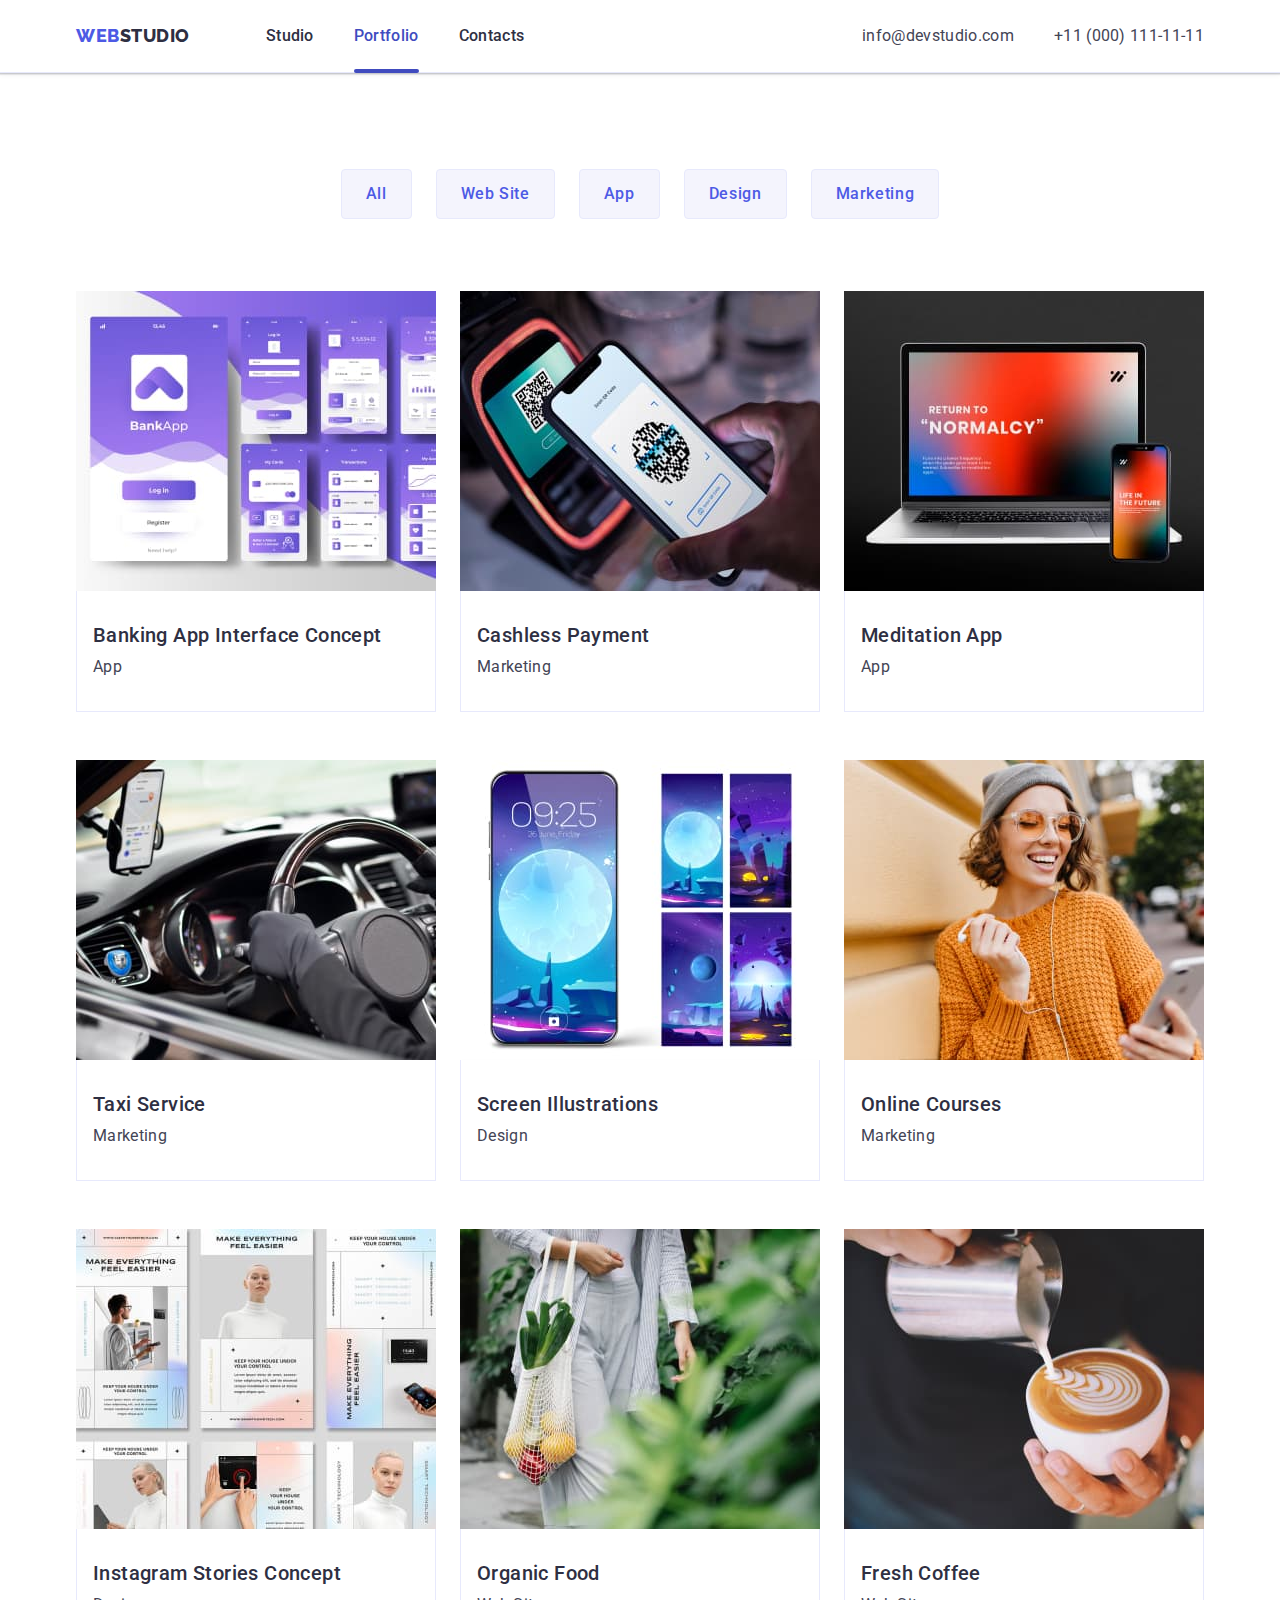
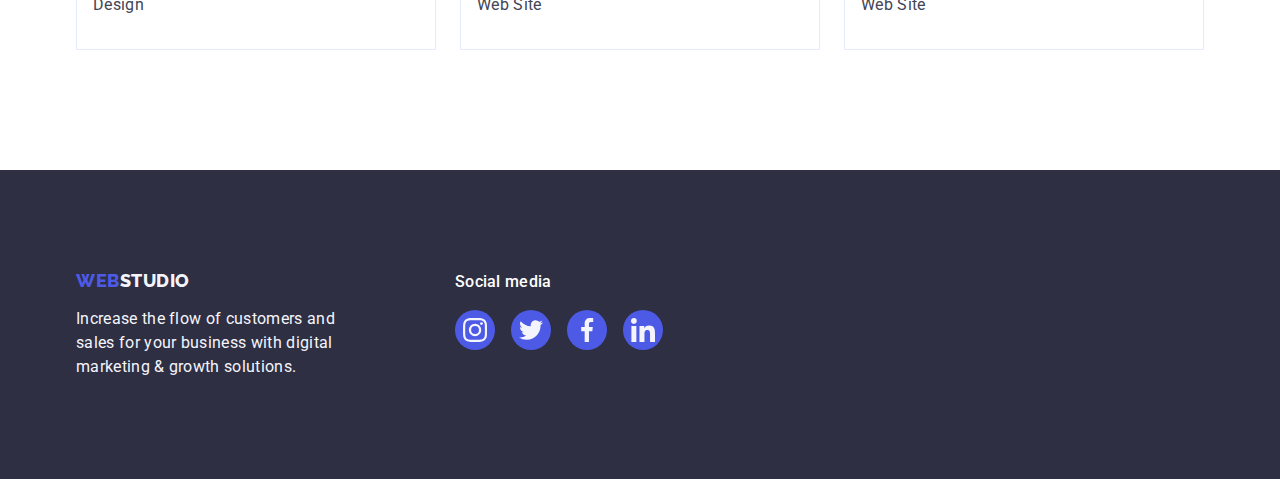
==== portfolio.html @ bc58d496 "Initial commit" ====
<!DOCTYPE html>
<html lang="en">

<head>
    <meta charset="UTF-8">
    <meta http-equiv="X-UA-Compatible" content="IE=edge">
    <meta name="viewport" content="width=device-width, initial-scale=1.0">
    <title>Portfolio</title>
    <link rel="stylesheet"
        href="https://cdnjs.cloudflare.com/ajax/libs/modern-normalize/1.1.0/modern-normalize.min.css">
    <link rel="preconnect" href="https://fonts.googleapis.com">
    <link rel="preconnect" href="https://fonts.gstatic.com" crossorigin>
    <link href="https://fonts.googleapis.com/css2?family=Raleway:wght@800&family=Roboto:wght@400;500;700&display=swap"
        rel="stylesheet">
    <link rel="stylesheet" href="./css/styles.css">
</head>

<body>
    <header class="head-one">
        <div class="container head-container">
            <nav class="nav-one">
                <a class="link logo" href="./index.html">Web<span class="logo-one">Studio</span></a>
                <ul class="list head-two">
                    <li><a class="link head-item" href="./index.html">Studio</a></li>
                    <li><a class="link head-item head-item-two" href="./portfolio.html">Portfolio</a></li>
                    <li><a class="link head-item" href="">Contacts</a></li>
                </ul>
            </nav>
            <address class="link head-adres">
                <ul class="list head-two">
                    <li><a class="link head-contact" href="mailto:info@devstudio.com">info@devstudio.com</a></li>
                    <li><a class="link head-contact" href="tel:+110001111111">+11 (000) 111-11-11</a></li>
                </ul>
            </address>
        </div>

    </header>

    <main>
        <section class="section-portfolio">
            <div class="container">
                <h1 class="visually-hidden">Portfolio</h1>
                <ul class="list list-btn">
                    <li><button class="open-btn-portfolio" type="button">All</button></li>
                    <li><button class="open-btn-portfolio" type="button">Web Site</button></li>
                    <li><button class="open-btn-portfolio" type="button">App</button></li>
                    <li><button class="open-btn-portfolio" type="button">Design</button></li>
                    <li><button class="open-btn-portfolio" type="button">Marketing</button></li>
                </ul>
                <ul class="list card-set">
                    <li class="card-set-list link">
                        <a class="portfolio-link link" href="">
                            <div class="portfolio-owerlot"><img src="./images/portfolio/bankapp.jpg" alt="bankapp" width="360" height="300">
                            <p class="owerlot">14 Stylish and User-Friendly App Design Concepts · Task Manager App · Calorie Tracker App · Exotic
                                Fruit Ecommerce App · Cloud Storage App</p></div>
                           
                            <div class="list-name-two">
                                <h2 class="portfolio-main">Banking App Interface Concept</h2>
                                <p class="portfolio-info">App</p>
                            </div>
                        </a>
                    </li>
                    <li class="link card-set-list">
                        <a class="portfolio-link link" href="">
                            <div class="portfolio-owerlot"><img src="./images/portfolio/cashless.jpg" alt="cashless" width="360" height="300">
                            <p class="owerlot">14 Stylish and User-Friendly App Design Concepts · Task Manager App · Calorie Tracker App · Exotic
                                Fruit Ecommerce App · Cloud Storage App</p></div>
                            
                            <div class="list-name-two">
                                <h2 class="portfolio-main">Cashless Payment</h2>
                                <p class="portfolio-info">Marketing</p>
                            </div>
                        </a>
                    </li>
                    <li class="link card-set-list">
                        <a class="portfolio-link link" href="">
                            <div class="portfolio-owerlot"><img src="./images/portfolio/meditation.jpg" alt="meditation" width="360" height="300">
                            <p class="owerlot">14 Stylish and User-Friendly App Design Concepts · Task Manager App · Calorie Tracker App · Exotic
                                Fruit Ecommerce App · Cloud Storage App</p></div>
       
                            <div class="list-name-two">
                                <h2 class="portfolio-main">Meditation App</h2>
                                <p class="portfolio-info">App</p>
                            </div>
                        </a>
                    </li>
                    <li class="link card-set-list">
                        <a class="portfolio-link link" href="">
                            <div class="portfolio-owerlot"><img src="./images/portfolio/taxiservice.jpg" alt="taxiservice" width="360" height="300">
                            <p class="owerlot">14 Stylish and User-Friendly App Design Concepts · Task Manager App · Calorie Tracker App · Exotic
                                Fruit Ecommerce App · Cloud Storage App</p></div>
                           
                            <div class="list-name-two">
                                <h2 class="portfolio-main">Taxi Service</h2>
                                <p class="portfolio-info">Marketing</p>
                            </div>
                        </a>
                    </li>
                    <li class="link card-set-list">
                        <a class="portfolio-link link" href="">
                            <div class="portfolio-owerlot"><img src="./images/portfolio/screen.jpg" alt="screen" width="360" height="300">
                            <p class="owerlot">14 Stylish and User-Friendly App Design Concepts · Task Manager App · Calorie Tracker App · Exotic
                                Fruit Ecommerce App · Cloud Storage App</p></div>
                        
                            <div class="list-name-two">
                                <h2 class="portfolio-main">Screen Illustrations</h2>
                                <p class="portfolio-info">Design</p>
                            </div>
                        </a>
                    </li>
                    <li class="link card-set-list">
                        <a class="portfolio-link link" href="">
                            <div class="portfolio-owerlot"><img src="./images/portfolio/onlinecourses.jpg" alt="onlinecourses" width="360" height="300">
                            <p class="owerlot">14 Stylish and User-Friendly App Design Concepts · Task Manager App · Calorie Tracker App · Exotic
                                Fruit Ecommerce App · Cloud Storage App</p></div>
        
                            <div class="list-name-two">
                                <h2 class="portfolio-main">Online Courses</h2>
                                <p class="portfolio-info">Marketing</p>
                            </div>
                        </a>
                    </li>
                    <li class="link card-set-list">
                        <a class="portfolio-link link" href="">
                            <div class="portfolio-owerlot"><img src="./images/portfolio/instagramstories.jpg" alt="instagramstories" width="360" height="300">
                            <p class="owerlot">14 Stylish and User-Friendly App Design Concepts · Task Manager App · Calorie Tracker App · Exotic
                                Fruit Ecommerce App · Cloud Storage App</p></div>

                            <div class="list-name-two">
                                <h2 class="portfolio-main">Instagram Stories Concept</h2>
                                <p class="portfolio-info">Design</p>
                            </div>
                        </a>
                    </li>
                    <li class="link card-set-list">
                        <a class="portfolio-link link" href="">
                            <div class="portfolio-owerlot"><img src="./images/portfolio/organicfood.jpg" alt="organicfood" width="360" height="300">
                            <p class="owerlot">14 Stylish and User-Friendly App Design Concepts · Task Manager App · Calorie Tracker App · Exotic
                                Fruit Ecommerce App · Cloud Storage App</p></div>
          
                            <div class="list-name-two">
                                <h2 class="portfolio-main">Organic Food</h2>
                                <p class="portfolio-info">Web Site</p>
                            </div>
                        </a>
                    </li>
                    <li class="link card-set-list">
                        <a class="portfolio-link link" href="">
                            <div class="portfolio-owerlot"><img src="./images/portfolio/freshcoffe.jpg" alt="freshcoffe" width="360" height="300">
                            <p class="owerlot">14 Stylish and User-Friendly App Design Concepts · Task Manager App · Calorie Tracker App · Exotic
                                Fruit Ecommerce App · Cloud Storage App</p></div>
            
                            <div class="list-name-two">
                                <h2 class="portfolio-main">Fresh Coffee</h2>
                                <p class="portfolio-info">Web Site</p>
                            </div>
                        </a>
                    </li>
                </ul>
            </div>


        </section>

    </main>

    <footer class=" footer-link">
        <div class="container footer-conteiner">
            <div class="footer-main">
                <a class="link logo-link" href="./index.html">Web<span class="logo-two">Studio</span></a>
                <p class="footer-info">Increase the flow of customers and <br>
                    sales for your business with digital <br>
                    marketing & growth solutions.
                </p>
            </div>
            <div class="footer-main-two">
                <p class="media">Social media</p>
                <ul class="social-list-two list">
                    <li class="social-list-item">
                        <a href="" class="social-link-two">
                            <svg class="social-list-icon" aria-label="icon instagram" width="24" height="24">
                                <use href="./images/icons.svg#icon-instagram-2"></use>
                            </svg>
                        </a>
                    </li>
                    <li class="social-list-item">
                        <a href="" class="social-link-two">
                            <svg class="social-list-icon" aria-label="icon twitter" width="24" height="24">
                                <use href="./images/icons.svg#icon-twitter-1"></use>
                            </svg>
                        </a>
                    </li>
                    <li class="social-list-item">
                        <a href="" class="social-link-two">
                            <svg class="social-list-icon" aria-label="icon Faceboock" width="24" height="24">
                                <use href="./images/icons.svg#icon-facebook-1"></use>
                            </svg>
                        </a>
                    </li>
                    <li class="social-list-item">
                        <a href="" class="social-link-two">
                            <svg class="social-list-icon" aria-label="icon linkendin" width="24" height="24">
                                <use href="./images/icons.svg#icon-linkedin-1"></use>
                            </svg>
                        </a>
                    </li>
                </ul>
            </div>
        </div>
    
    </footer>


</body>

</html>
---- css/styles.css ----
:root {
  --main-font-family: "Roboto", sans-serif;
  --secondary-font-family: "Raleway", sans-serif;
  --accent-color: #404bbf;
  --second-color: #4d5ae5;
  --color-font-family: #434455;
  --color-btm-font: #ffffff;
  --color-backgraund: #2e2f42;
  --color-secondary-backgraund: #f4f4fd;
  --color-btm-two: #e7e9fc;
}

.list {
  list-style: none;
  padding: 0;
  margin: 0;
}
.link {
  text-decoration: none;
}
button {
  font-family: inherit;
  cursor: pointer;
}
body {
  font-family: var(--main-font-family);
  color: var(--color-font-family);
  background-color: var(--color-btm-font);
}
img {
  display: block;
}
.container {
  width: 1158px;
  padding: 0 15px;
  margin: 0 auto;
}
.section {
  padding-top: 0;
  padding-bottom: 120px;
}
h1,
h2,
h3,
h4,
h5,
h6,
p {
  margin: 0;
}
/* ======= ==== Header===== ====== */
.head-one {
  border-bottom: 1px solid var(--color-btm-two);
box-shadow: 0px 2px 1px rgba(46, 47, 66, 0.08),
    0px 1px 1px rgba(46, 47, 66, 0.16),
    0px 1px 6px rgba(46, 47, 66, 0.08);
}
.head-container {
  display: flex;
  align-items: center;
  justify-content: space-between;
  gap: 40px;
  
}
.nav-one {
  display: flex;
  align-items: center;
}
.head-two {
  display: flex;
  gap: 40px;
}

.logo {
  font-family: var(--secondary-font-family);
  font-weight: 800;
  font-size: 18px;
  line-height: 1.17;
  align-items: center;
  letter-spacing: 0.03em;
  text-transform: uppercase;
  margin-right: 76px;
  color: var(--second-color);
}
.logo-one {
  color: var(--color-backgraund);
}

.head-item {
  font-weight: 500;
  font-size: 16px;
  line-height: 1.5;
  letter-spacing: 0.02em;
  display: block;
  padding: 24px 0;

  color: var(--color-backgraund);
  transition: color 250ms cubic-bezier(0.4, 0, 0.2, 1);
}


.head-item-two::after {
  position: absolute;
  content: "";
  display: block;
  left: 0;
  bottom: -1px;
  width: 100%;
    height: 4px;
    background-color: var(--accent-color);
      border-radius: 2px;
}
.head-item-two{
  position: relative;
  color: var(--accent-color);
}
.head-item:hover,
.head-item:focus {
  color: var(--accent-color);
}
.head-adres {
  font-style: normal;
  gap: 40px;
}

.head-contact {
  font-weight: 400;
  font-size: 16px;
  line-height: 1.5;
  letter-spacing: 0.02em;
  color: var(--color-font-family);
  transition: color 250ms cubic-bezier(0.4, 0, 0.2, 1);
}
.head-contact:hover,
.head-contact:focus {
  color: var(--accent-color);
}

/* -------sections------ */
.section-one {
  max-width: 1440px;
  top: 72px;
  padding: 188px 0;
  background-color: var(--color-backgraund);
  background-image: linear-gradient( rgba(46, 47, 66, 0.7), rgba(46, 47, 66, 0.7)), url(../images/hero/bg.jpg);
  background-size: cover;
  background-repeat: no-repeat;
  background-position: center;
  margin-left: auto;
    margin-right: auto;
}

.hero {
  text-align: center;
  margin-left: auto;
  margin-right: auto;
  display: block;
  
}
.main-list {
  font-family: var(--main-font-family);
  font-weight: 700;
  font-size: 56px;
  line-height: 1.07;
  max-width: 496px;
  text-align: center;
  letter-spacing: 0.02em;
  color: var(--color-btm-font);
  margin-left: auto;
  margin-right: auto;
  margin-bottom: 54px;
}
.open-btn {
  min-width: 169px;
  padding: 16px 32px;
  height: 56px;
  border-radius: 4px;
  font-family: var(--main-font-family);
  font-weight: 500;
  font-size: 16px;
  line-height: 1.5;
  display: block;
  letter-spacing: 0.04em;
  color: var(--color-btm-font);
  background: var(--second-color);
  border: none;
  box-shadow: 0px 4px 4px rgba(0, 0, 0, 0.15);
  transition: background-color 250ms cubic-bezier(0.4, 0, 0.2, 1);
}
.open-btn:hover,
.open-btn:focus {
  background-color: var(--accent-color);
}
/* ---------section 2------- */
.sections-second {
  padding: 120px 0;
}
.section-two {
  line-height: 1.2;
}
.visually-hidden {
  position: absolute;
  white-space: nowrap;
  width: 1px;
  height: 1px;
  overflow: hidden;
  border: 0;
  padding: 0;
  clip: rect(0 0 0 0);
  clip-path: inset(50%);
  margin: -1px;
}
.section-two-list {
  display: flex;
  gap: 24px;
}
.list-one {
  flex-basis: calc((100% - 72px) / 4);
}
.section-list-icon {
  display: flex;
  justify-content: center;
  align-items: center;
  width: 264px;
    height: 112px;
    left: 0px;
    top: 0px;
  background: #F4F4FD;
    border-radius: 4px;
    margin-bottom: 8px;
}
.main-link {
  font-family: var(--main-font-family);
  font-weight: 500;
  font-size: 20px;
  line-height: 1.2;
  letter-spacing: 0.02em;
  color: var(--color-backgraund);
  margin-bottom: 8px;
}
.info-section-two {
  font-family: var(--main-font-family);
  font-weight: 400;
  font-size: 16px;
  line-height: 1.5;
  letter-spacing: 0.02em;
  color: var(--color-font-family);
}
/* ------section 3----- */
.section-informations {
  display: flex;
  column-gap: 24px;
  padding: 0;
  gap: 24px;
}
.list-two {
  width: calc((100% - 48px) / 3);
}

/* section 4 */
.section-four {
  background: var(--color-secondary-backgraund);
  padding: 120px 0;
}
.section-main {
  font-family: var(--main-font-family);
  font-weight: 700;
  font-size: 36px;
  line-height: 1.11;
  text-align: center;
  letter-spacing: 0.02em;
  text-transform: capitalize;
  color: var(--color-backgraund);
  margin-bottom: 72px;
}
.team-list {
  display: flex;
  gap: 24px;
}

.section-four-team {
  border-radius: 0px 0px 4px 4px;
  background: var(--color-btm-font);
  text-align: center;
  box-shadow: 0px 1px 6px rgba(46, 47, 66, 0.08),
    0px 1px 1px rgba(46, 47, 66, 0.16), 0px 2px 1px rgba(46, 47, 66, 0.08);
  
}


.list-name {
  padding: 32px 0px;
}
.name-section-four {
  text-align: center;
  font-family: var(--main-font-family);
  font-weight: 500;
  font-size: 20px;
  line-height: 1.2;
  letter-spacing: 0.02em;
  color: var(--color-backgraund);
  margin-bottom: 8px;
}
.our-team-info {
  text-align: center;
  font-family: var(--main-font-family);
  font-weight: 400;
  font-size: 16px;
  line-height: 1.5;
  letter-spacing: 0.02em;
  color: var(--color-font-family);
  margin-bottom: 8px;
}
.social-list{
  display: flex;
  justify-content: center;
  gap: 24px;
}
.social-list-item {
  width: 40px;
  height: 40px;
}
.social-list-link {
  display: flex;
  justify-content: center;
  align-items:center;
  width: 100%;
  height: 100%;
  border-radius: 50%;
  background-color: #4D5AE5;
    transition: background-color 250ms cubic-bezier(0.4, 0, 0.2, 1);
}
.social-list-icon {
  width: 24;
  height: 24;
}

.social-list-link:hover,
.social-list-link:focus {
  background-color: #404bbf;
}
.social-list-icon {
  fill: var(--color-secondary-backgraund);
}

/* ===============Sictions 5============ */
.section-five {
  padding: 120px 0;
}
.customers-name {
  font-family: var(--main-font-family);
  font-weight: 700;
  font-size: 36px;
  line-height: 1.1;
  text-align: center;
  letter-spacing: 0.02em;
  text-transform: capitalize;
  color: var(--color-backgraund);
  margin-bottom: 72px;
}
.customers-list {
  display: flex;
  justify-content: center;
  gap: 24px;
}
.compani-list-menu {
  width: calc((100% - 120px) / 6);
  height: 88px;
  
}
.customer-link {
  width: 100%;
  height: 100%;
  border: 1px solid #8e8f99;
  border-radius: 4px;
  display: flex;
  align-items: center;
  justify-content: center;
  color: #8e8f99;
  transition: border-color 250ms cubic-bezier(0.4, 0, 0.2, 1),
      color 250ms cubic-bezier(0.4, 0, 0.2, 1);
}
.customer-link:hover,
.customer-link:focus {
  color: var(--accent-color);
  border-color: var(--accent-color);
}
.customers-list-icon {
  fill: currentColor;
}
/* -------Footer------ */
.footer-link {
  display: flex;
  left: 0px;
  top: 2280px;
  background: var(--color-backgraund);
  padding: 100px 0;
}
.footer-conteiner {
  display: flex;
  align-items: baseline;
}
.footer-main {
  margin-right: 120px
}

.logo-link {
  font-family: var(--secondary-font-family);
  font-weight: 800;
  font-size: 18px;
  line-height: 1.17;
  align-items: center;
  letter-spacing: 0.03em;
  text-transform: uppercase;
  color: var(--second-color);
  display: inline-block;
  margin-bottom: 16px;
}
.logo-two {
  font-family: var(--secondary-font-family);
  font-weight: 800;
  font-size: 18px;
  line-height: 1.17;
  align-items: center;
  letter-spacing: 0.03em;
  text-transform: uppercase;

  color: var(--color-secondary-backgraund);
}
.footer-info {
  font-family: var(--main-font-family);
  font-weight: 400;
  font-size: 16px;
  line-height: 1.5;

  letter-spacing: 0.02em;

  color: var(--color-secondary-backgraund);
}

.media {
  font-family: var(--main-font-family);
font-weight: 500;
font-size: 16px;
line-height: 1.5;
color: var(--color-btm-font);
margin-bottom: 16px;
letter-spacing: 0.02em
}
.social-list-two {
  display: flex;

  gap: 16px;
}
.social-link-two {
  display: flex;
    justify-content: center;
    align-items: center;
    width: 100%;
    height: 100%;
    border-radius: 50%;
    background-color: #4D5AE5;
    transition: background-color 250ms cubic-bezier(0.4, 0, 0.2, 1);
}
.social-list-icon {
  fill: var(--color-secondary-backgraund);
}
.social-link-two:hover,
.social-link-two:focus {
background-color:  #31D0AA;
}

/* Portfolio */

.section-portfolio {
  padding: 96px 0 120px;
}
.list-btn {
  display: flex;
  justify-content: center;
  margin-bottom: 72px;
  margin-left: auto;
  margin-right: auto;
  gap: 24px;
}
.open-btn-portfolio {
  padding: 12px 24px;
  font-family: var(--main-font-family);
  font-weight: 500;
  font-size: 16px;
  line-height: 1.5;
  text-align: center;
  letter-spacing: 0.04em;
  color: var(--second-color);
  background: var(--color-secondary-backgraund);
  border: 1px solid var(--color-btm-two);
  border-radius: 4px;
  transition: color 250ms cubic-bezier(0.4, 0, 0.2, 1),
    background-color 250ms cubic-bezier(0.4, 0, 0.2, 1),
    border-color 250ms cubic-bezier(0.4, 0, 0.2, 1),
    box-shadow 250ms cubic-bezier(0.4, 0, 0.2, 1);
}
.open-btn-portfolio:hover {
  background: var(--accent-color);
}
.open-btn-portfolio:hover,
.open-btn-portfolio:focus {
  color: var(--color-btm-font);
  border-color: transparent;
  background-color: var(--accent-color);
  box-shadow: 0px 3px 1px rgba(0, 0, 0, 0.1), 0px 2px 1px rgba(0, 0, 0, 0.08),
    0px 2px 2px rgba(0, 0, 0, 0.12);
}

.card-set {
  display: flex;
  flex-wrap: wrap;
  column-gap: 24px;
  row-gap: 48px;
}
.card-set-list {
  width: calc((100% - 48px) / 3);
}
.portfolio-link {
  display: block;
  transition: box-shadow 250ms cubic-bezier(0.4, 0, 0.2, 1)
}
.list-name-two {
  padding: 32px 16px;
  border: 1px solid var(--color-btm-two);
  border-top: none;
}
.portfolio-main {
  font-family: var(--main-font-family);
  font-weight: 500;
  font-size: 20px;
  line-height: 1.2;
  letter-spacing: 0.02em;
  color: var(--color-backgraund);
  margin-bottom: 8px;
}
.portfolio-info {
  font-family: var(--main-font-family);
  font-weight: 400;
  font-size: 16px;
  line-height: 1.5;
  letter-spacing: 0.02em;
  color: var(--color-font-family);
}
.portfolio-link:hover,
.portfolio-link:focus {
  box-shadow: 0px 1px 6px rgba(46, 47, 66, 0.08), 0px 1px 1px rgba(46, 47, 66, 0.16), 0px 2px 1px rgba(46, 47, 66, 0.08);
}
.portfolio-owerlot {
  position: relative;
  overflow: hidden;
  
}
.owerlot {
  position: absolute;
  top: 0;
  left: 0;
  width: 100%;
    height: 100%;
  font-family: var(--main-font-family);
    font-weight: 400;
    font-size: 16px;
    line-height: 1.5;
    color: var(--color-secondary-backgraund);
    background: var(--second-color);
    padding: 40px 32px;
    transform: translate(0px, 100%);
    transition: transform 250ms linear;
      box-shadow: 0px 4px 4px rgba(0, 0, 0, 0.25);
      letter-spacing: 0.02em;
      transition: transform 250ms cubic-bezier(0.4, 0, 0.2, 1);
}
.portfolio-link:hover .owerlot,
.portfolio-link:focus .owerlot {
  transform: translate(0%);
}

/* ==========backdrop========= */

.backdrop {
  position: fixed;
  top: 0;
  left: 0;
  width: 100%;
  height: 100%;
  background: rgba(46, 47, 66, 0.4);
  transition: opacity 250ms cubic-bezier(0.4, 0, 0.2, 1), visibility 250ms cubic-bezier(0.4, 0, 0.2, 1);
}
.modal {
  position: absolute;
  transform: translate(-50%, -50%);
  top: 50%;
  left: 50%;
  width: 408px;
    min-height: 584px;
    background: #FCFCFC;
      box-shadow: 0px 1px 1px rgba(0, 0, 0, 0.14), 0px 1px 3px rgba(0, 0, 0, 0.12), 0px 2px 1px rgba(0, 0, 0, 0.2);
      border-radius: 4px;
      padding: 72px 24px 24px 24px;
      transition: transform 250ms cubic-bezier(0.4, 0, 0.2, 1);
}

.modal-btn {
  position: absolute;
  top: 24px;
  right: 24px;
  display: flex;
  align-items: center;
  justify-content: center;
  width: 24px;
  height: 24px;
background: #E7E9FC;
  border: 1px solid rgba(0, 0, 0, 0.1);
  border-radius: 50%;
  padding: 0;
  transition: background-color 250ms cubic-bezier(0.4, 0, 0.2, 1),
    border 250ms cubic-bezier(0.4, 0, 0.2, 1);
}
.modal-close-item {
  transition: fill 250ms cubic-bezier(0.4, 0, 0.2, 1);
}
.is-hidden {
  opacity: 0;
  visibility: hidden;
  pointer-events: none;
}
.modal-btn:hover,
.modal-btn:focus {
  background-color: var(--accent-color);
  border: none;
  fill: #ffffff;
}
.contact-form-suptitel {
    width: 360px;
    height: 24px;
    left: 540px;
    top: 152px;
  font-family: var(--main-font-family);
    font-weight: 500;
    font-size: 16px;
    line-height: 1.5;
    text-align: center;
    letter-spacing: 0.02em;
  margin-bottom: 28px;
    color: var(--color-backgraund);
}
.modal-contact-form-field-wraper,
.contact-form-chekbox-wrapper {
  display: block;
  margin-bottom: 4px;
}

.contact-form-input {
  width: 100%;
    height: 40px;
    border: 1px solid rgba(46, 47, 66, 0.4);
    border-radius: 4px;
    padding-left: 38px;
    margin-bottom: 8px;
}
.contact-form-comment {
  margin-bottom: 4px;
}
.contact-form-field-disck {
  display: block;
  width: 54px;
    height: 14px;
    left: 0px;
    top: 198px;
    font-family: var(--main-font-family);
    font-weight: 400;
    font-size: 12px;
    line-height: 1.17;
    letter-spacing: 0.01em; 
    color: #8E8F99;
    margin-bottom: 4px;
}
.contact-form-chekbox-desk {
  width: 338px;
    height: 16px;
    font-family: var(--main-font-family);
    font-style: normal;
    font-weight: 400;
    font-size: 12px;
    line-height: 1.17;
    letter-spacing: 0.04em;
    color: #8E8F99;
}

/* buttom */
.contakt-form-submit {
  padding: 16px 32px;
  font-family: var(--main-font-family);
    font-weight: 500;
    font-size: 16px;
    line-height: 1.5;
    text-align: center;
    letter-spacing: 0.04em;
    color: var(--color-btm-font);
    width: 169px;
    height: 56px;
    background: #4D5AE5;
    box-shadow: 0px 4px 4px rgba(0, 0, 0, 0.15);
    border-radius: 4px;
    margin-left: auto;
    margin-right: auto;
    margin: 24px auto;
}
.contakt-form-submit:hover,
.contakt-form-submit:focus {
  background-color:var(--accent-color);
}
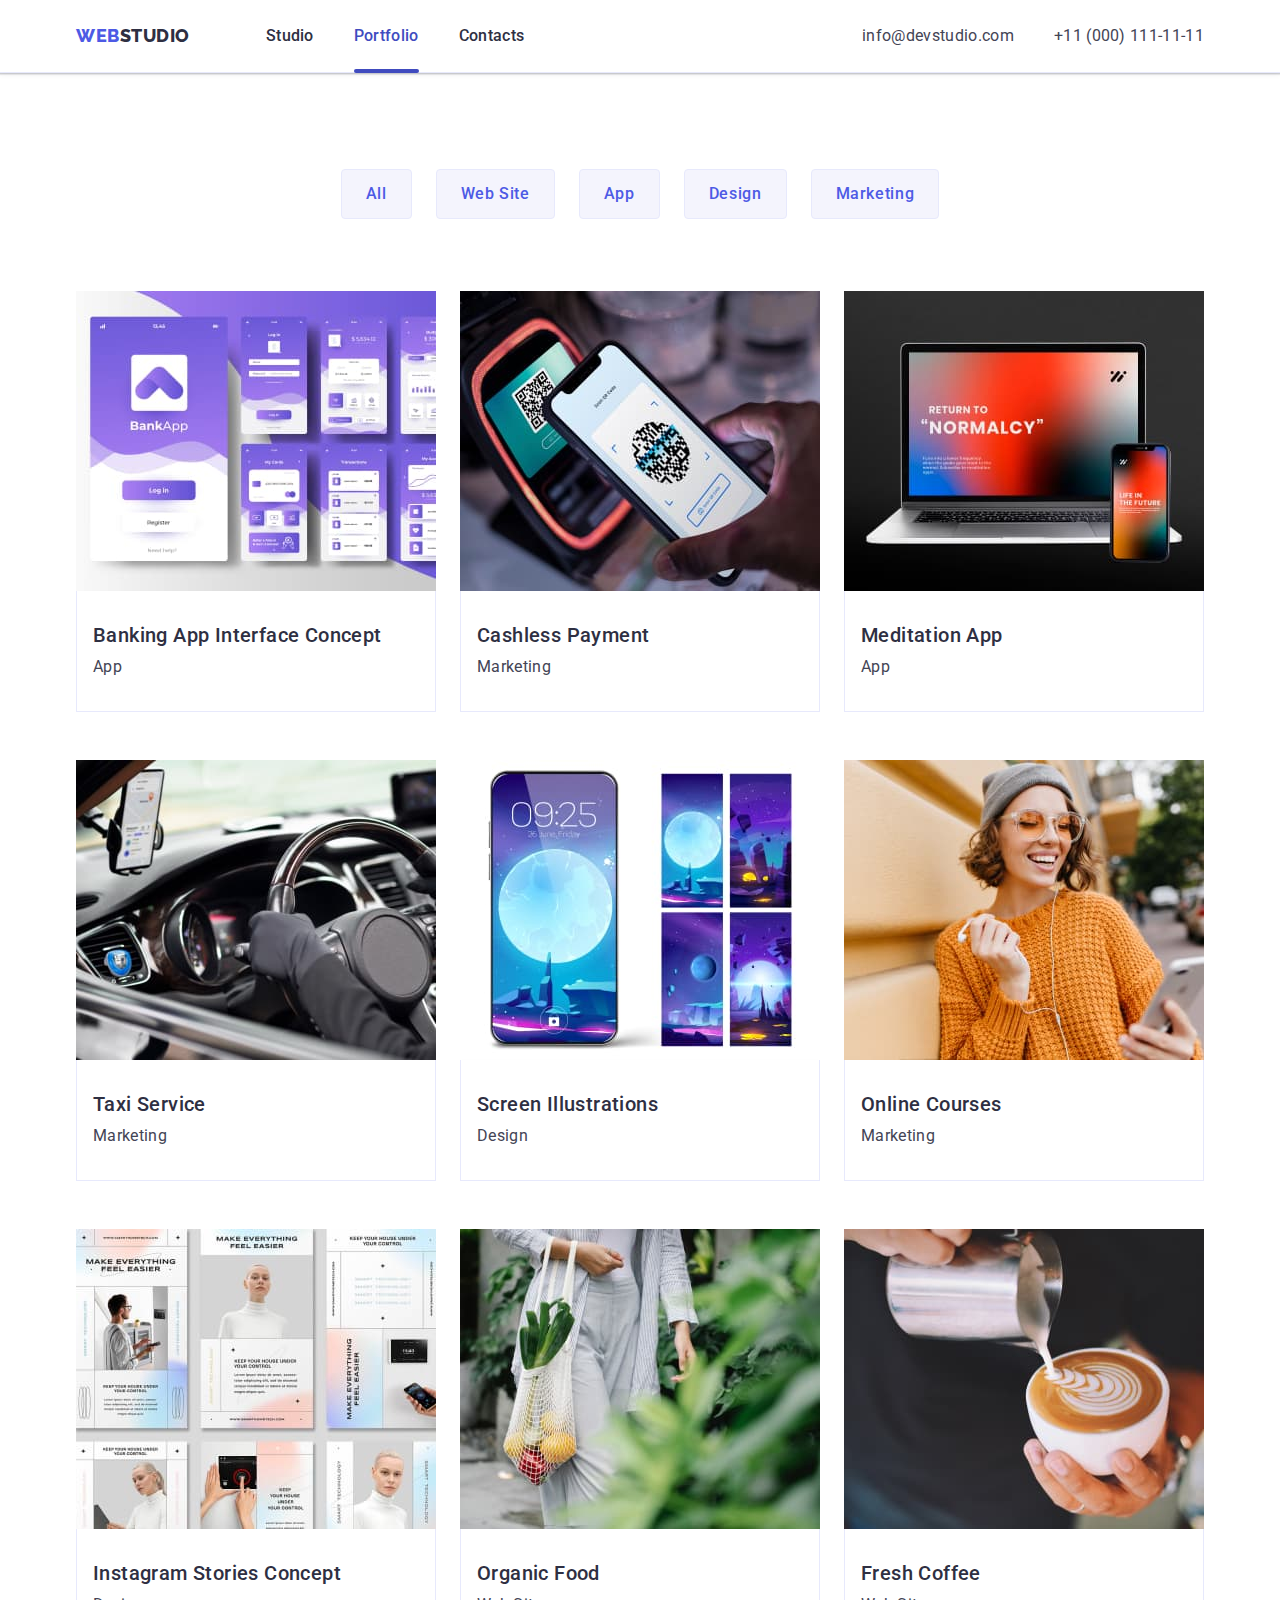
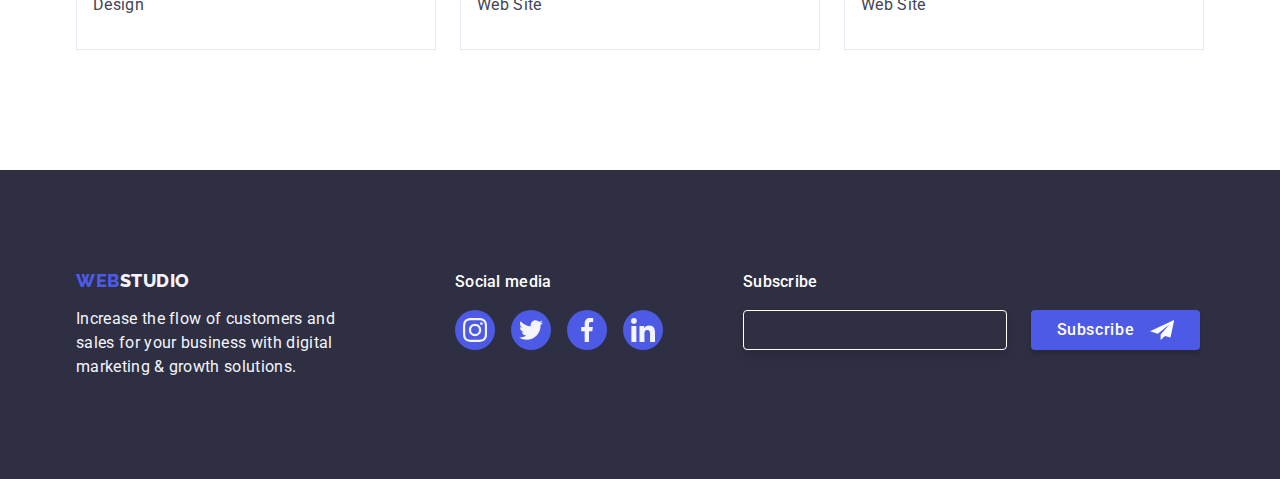
==== commit b7182fdc: "3" ====
--- a/portfolio.html
+++ b/portfolio.html
@@ -206,6 +206,16 @@
                     </li>
                 </ul>
             </div>
+            <div class="footer-subscribe">
+                <p class="footer-subskribe-desk">Subscribe</p>
+                <form class="subscribe-form">
+                    <label for="subscribe-mail"></label>
+                    <input class="subscribe-mail" type="mail" name="subscribe-mail" id="subscribe-mail" required>
+                    <button class="subscribe-btn" type="button">Subscribe <svg class="subscribe-btn-icon" width="24" height="24">
+                            <use href="./images/icons.svg#icon-telegramm"></use>
+                        </svg></button>
+                </form>
+            </div>
         </div>
     
     </footer>
--- a/css/styles.css
+++ b/css/styles.css
@@ -468,6 +468,63 @@
 .social-link-two:hover,
 .social-link-two:focus {
 background-color:  #31D0AA;
+}
+
+.footer-subscribe {
+  margin-left: 80px;
+}
+.footer-subskribe-desk {
+  font-family: var(--main-font-family);
+    font-weight: 500;
+    font-size: 16px;
+    line-height: 1.5;
+    letter-spacing: 0.02em;
+    color: #FFFFFF;
+    margin-bottom: 16px;
+}
+.subscribe-form {
+  display: flex;
+}
+.subscribe-mail {
+  width: 264px;
+  height: 40px ;
+  border: 1px solid #FFFFFF;
+    filter: drop-shadow(0px 4px 4px rgba(0, 0, 0, 0.15));
+    border-radius: 4px;
+    background-color: #2E2F42;
+    color: var(--color-btm-font);
+    padding-left: 16px;
+}
+.contact-form-icon {
+  margin-left: 80px;
+}
+.subscribe-btn {
+  display: flex;
+    flex-direction: row;
+    justify-content: center;
+    align-items: center;
+    gap: 16px;
+  min-width: 169px;
+    padding: 8px 24px;
+    border-radius: 4px;
+    font-family: var(--main-font-family);
+    font-weight: 500;
+    font-size: 16px;
+    line-height: 1.5;
+    letter-spacing: 0.04em;
+    color: var(--color-btm-font);
+    background: var(--second-color);
+    border: none;
+    box-shadow: 0px 4px 4px rgba(0, 0, 0, 0.15);
+    transition: background-color 250ms cubic-bezier(0.4, 0, 0.2, 1);
+    margin-left: 24px;
+}
+.subscribe-btn:hover,
+.subscribe-btn:focus {
+  background-color: var(--accent-color);
+}
+.subscribe-btn-icon {
+  display: block;
 }
 
 /* Portfolio */
@@ -635,6 +692,7 @@
   border: none;
   fill: #ffffff;
 }
+
 .contact-form-suptitel {
     width: 360px;
     height: 24px;
@@ -652,20 +710,42 @@
 .modal-contact-form-field-wraper,
 .contact-form-chekbox-wrapper {
   display: block;
+  margin-top: 8px;
   margin-bottom: 4px;
+}
+.contact-form-icon {
+  position: relative;
 }
 
 .contact-form-input {
   width: 100%;
     height: 40px;
+    
+    padding-left: 38px;
+    margin-bottom: 8px;
     border: 1px solid rgba(46, 47, 66, 0.4);
     border-radius: 4px;
-    padding-left: 38px;
-    margin-bottom: 8px;
-}
-.contact-form-comment {
-  margin-bottom: 4px;
-}
+}
+.contact-form-input:focus {
+  outline: none;
+  border-color: var(--second-color);
+}
+.contact-icon {
+  position: absolute;
+  display: block;
+    top: 8px;
+    left: 16px;
+    
+} 
+
+.contact-icon-list {
+  display: block;
+  background: var(--color-backgraund);
+}
+.contact-form-input:focus+.contact-icon-list {
+  fill: var(--second-color);
+}
+
 .contact-form-field-disck {
   display: block;
   width: 54px;
@@ -680,20 +760,63 @@
     color: #8E8F99;
     margin-bottom: 4px;
 }
+.contact-form-comment {
+  margin-bottom: 4px;
+  width: 100%;
+  height: 100px;
+  resize: none;
+  padding: 10px;
+  line-height: 1.4;
+  border: 1px solid rgba(46, 47, 66, 0.4);
+  border-radius: 4px;
+}
+
+.contact-form-comment:focus {
+  outline: none;
+  border-color: var(--second-color);
+  
+}
+.contact-form-chekbox {
+  appearance: none;
+  position: absolute;
+}
+.contact-form-own-chekbox {
+  border: 1px solid rgba(46, 47, 66, 0.4);
+    border-radius: 2px;
+    padding: 3px;
+      cursor: pointer;
+}
+.contact-form-chekbox:checked+.contact-form-own-chekbox {
+background-color: var(--accent-color);
+}
+.contact-form-chekbox:focus +.contact-form-own-chekbox {
+  outline: 2px solid rgba(0, 0, 255, 0.5);
+}
+.contact-form-chekbox:checked + .contact-form-own-chekbox > .contact-form-chekmark-icom {
+  fill: var(--color-btm-font);
+  opacity: 1;
+}
+.contact-form-chekmark-icom {
+  opacity: 0;
+}
 .contact-form-chekbox-desk {
-  width: 338px;
-    height: 16px;
     font-family: var(--main-font-family);
-    font-style: normal;
     font-weight: 400;
     font-size: 12px;
     line-height: 1.17;
     letter-spacing: 0.04em;
     color: #8E8F99;
-}
+    margin-left: 8px;
+}
+.contact-form-chekbox-color {
+  color: var(--second-color);
+}
+
+
 
 /* buttom */
 .contakt-form-submit {
+  display: block;
   padding: 16px 32px;
   font-family: var(--main-font-family);
     font-weight: 500;
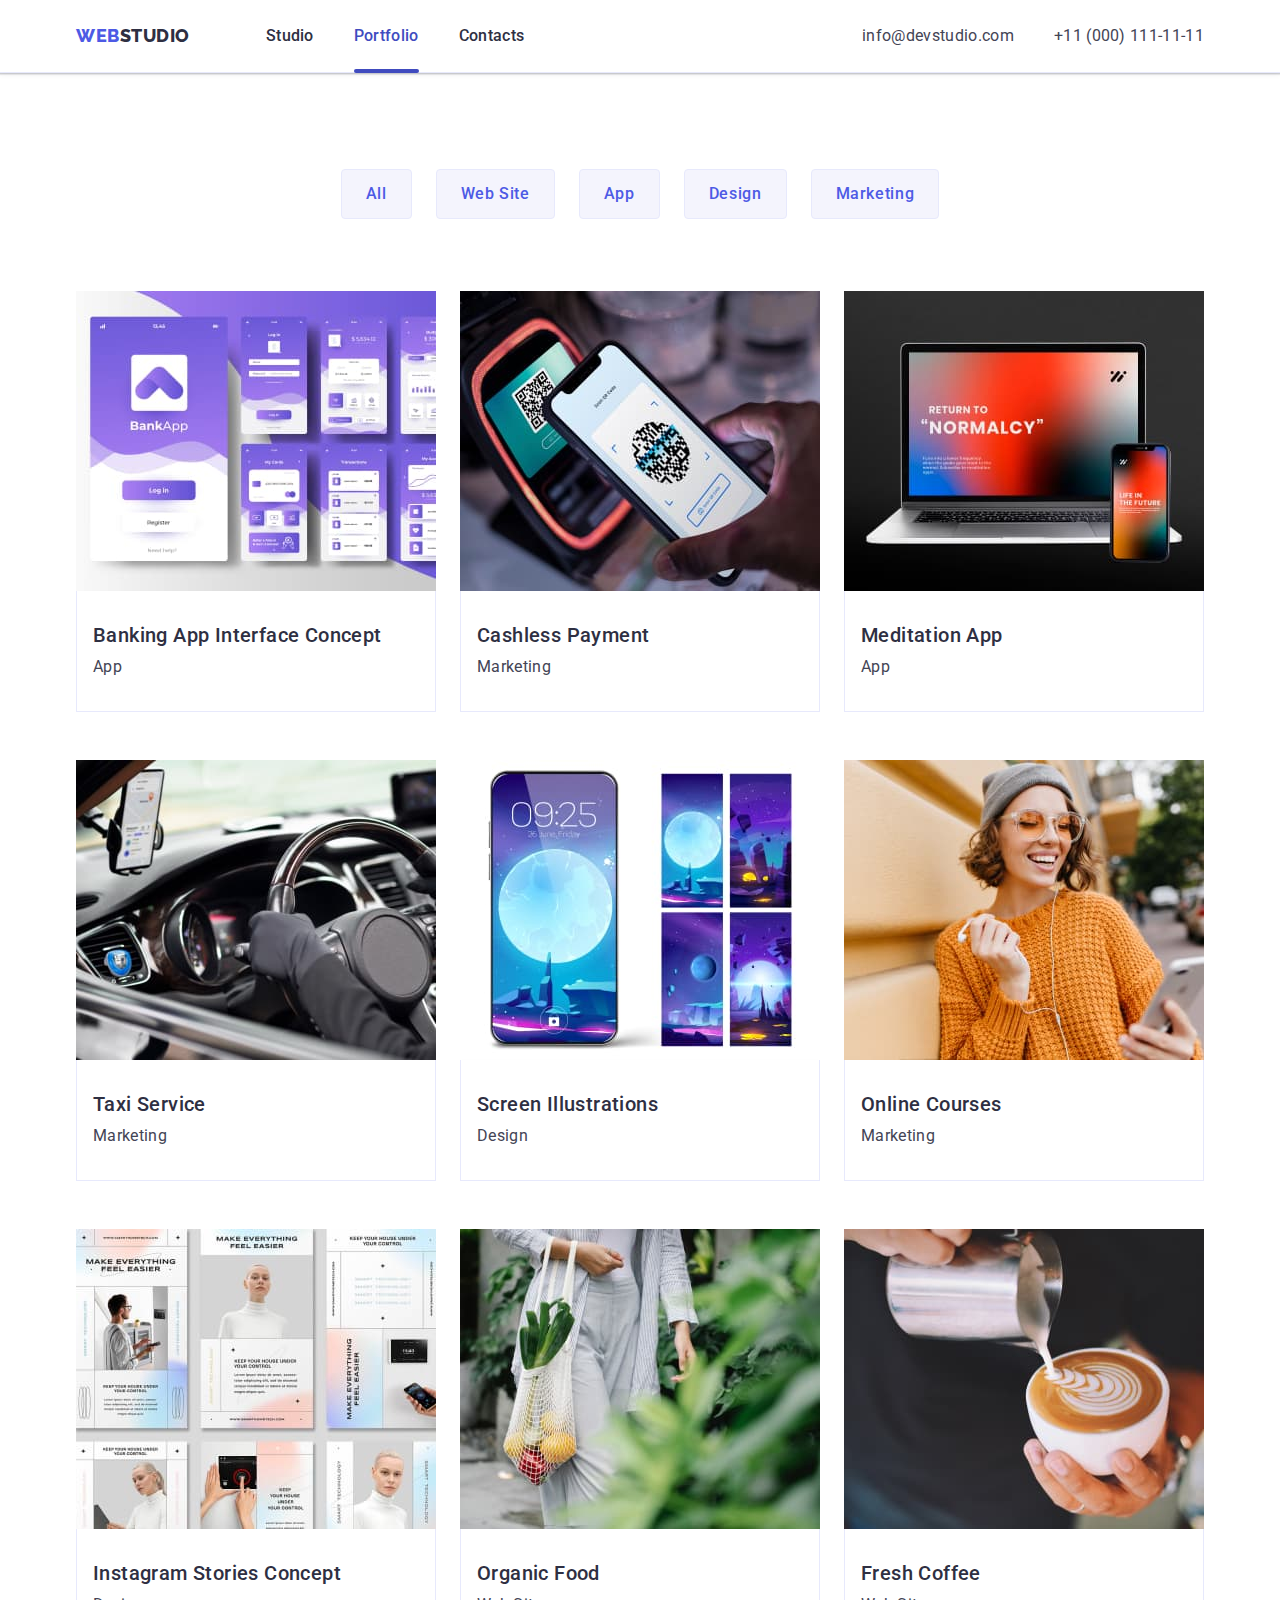
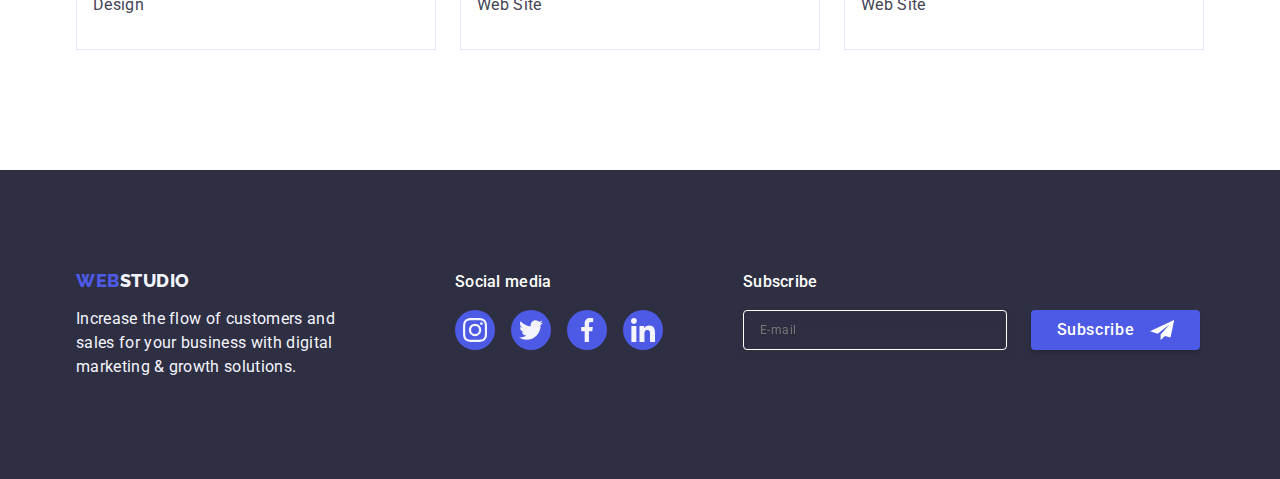
==== commit 9860dda7: "3" ====
--- a/portfolio.html
+++ b/portfolio.html
@@ -206,16 +206,20 @@
                     </li>
                 </ul>
             </div>
-            <div class="footer-subscribe">
-                <p class="footer-subskribe-desk">Subscribe</p>
-                <form class="subscribe-form">
-                    <label for="subscribe-mail"></label>
-                    <input class="subscribe-mail" type="mail" name="subscribe-mail" id="subscribe-mail" required>
-                    <button class="subscribe-btn" type="button">Subscribe <svg class="subscribe-btn-icon" width="24" height="24">
-                            <use href="./images/icons.svg#icon-telegramm"></use>
-                        </svg></button>
-                </form>
-            </div>
+                    <div class="footer-subscribe">
+                        <p class="footer-subskribe-desk">Subscribe</p>
+                        <form class="subscribe-form">
+                            <label class="subscribe-form-mail" for="subscribe-mail">
+                                <input class="subscribe-mail" type="email" name="subscribe-mail" placeholder="E-mail" required>
+                                <button class="subscribe-btn" type="submit">Subscribe <svg class="subscribe-btn-icon" width="24"
+                                        height="24">
+                                        <use href="./images/icons.svg#icon-telegramm"></use>
+                                        </svg></button>
+                            </label>
+                    
+                            
+                        </form>
+                    </div>
         </div>
     
     </footer>
--- a/css/styles.css
+++ b/css/styles.css
@@ -483,6 +483,9 @@
     margin-bottom: 16px;
 }
 .subscribe-form {
+  gap 24px;
+}
+.subscribe-form-mail {
   display: flex;
 }
 .subscribe-mail {
@@ -491,9 +494,12 @@
   border: 1px solid #FFFFFF;
     filter: drop-shadow(0px 4px 4px rgba(0, 0, 0, 0.15));
     border-radius: 4px;
-    background-color: #2E2F42;
     color: var(--color-btm-font);
     padding-left: 16px;
+    font-size: 12px;
+    background-color: transparent;
+    line-height: 1.5;
+    letter-spacing: 0.04em;
 }
 .contact-form-icon {
   margin-left: 80px;
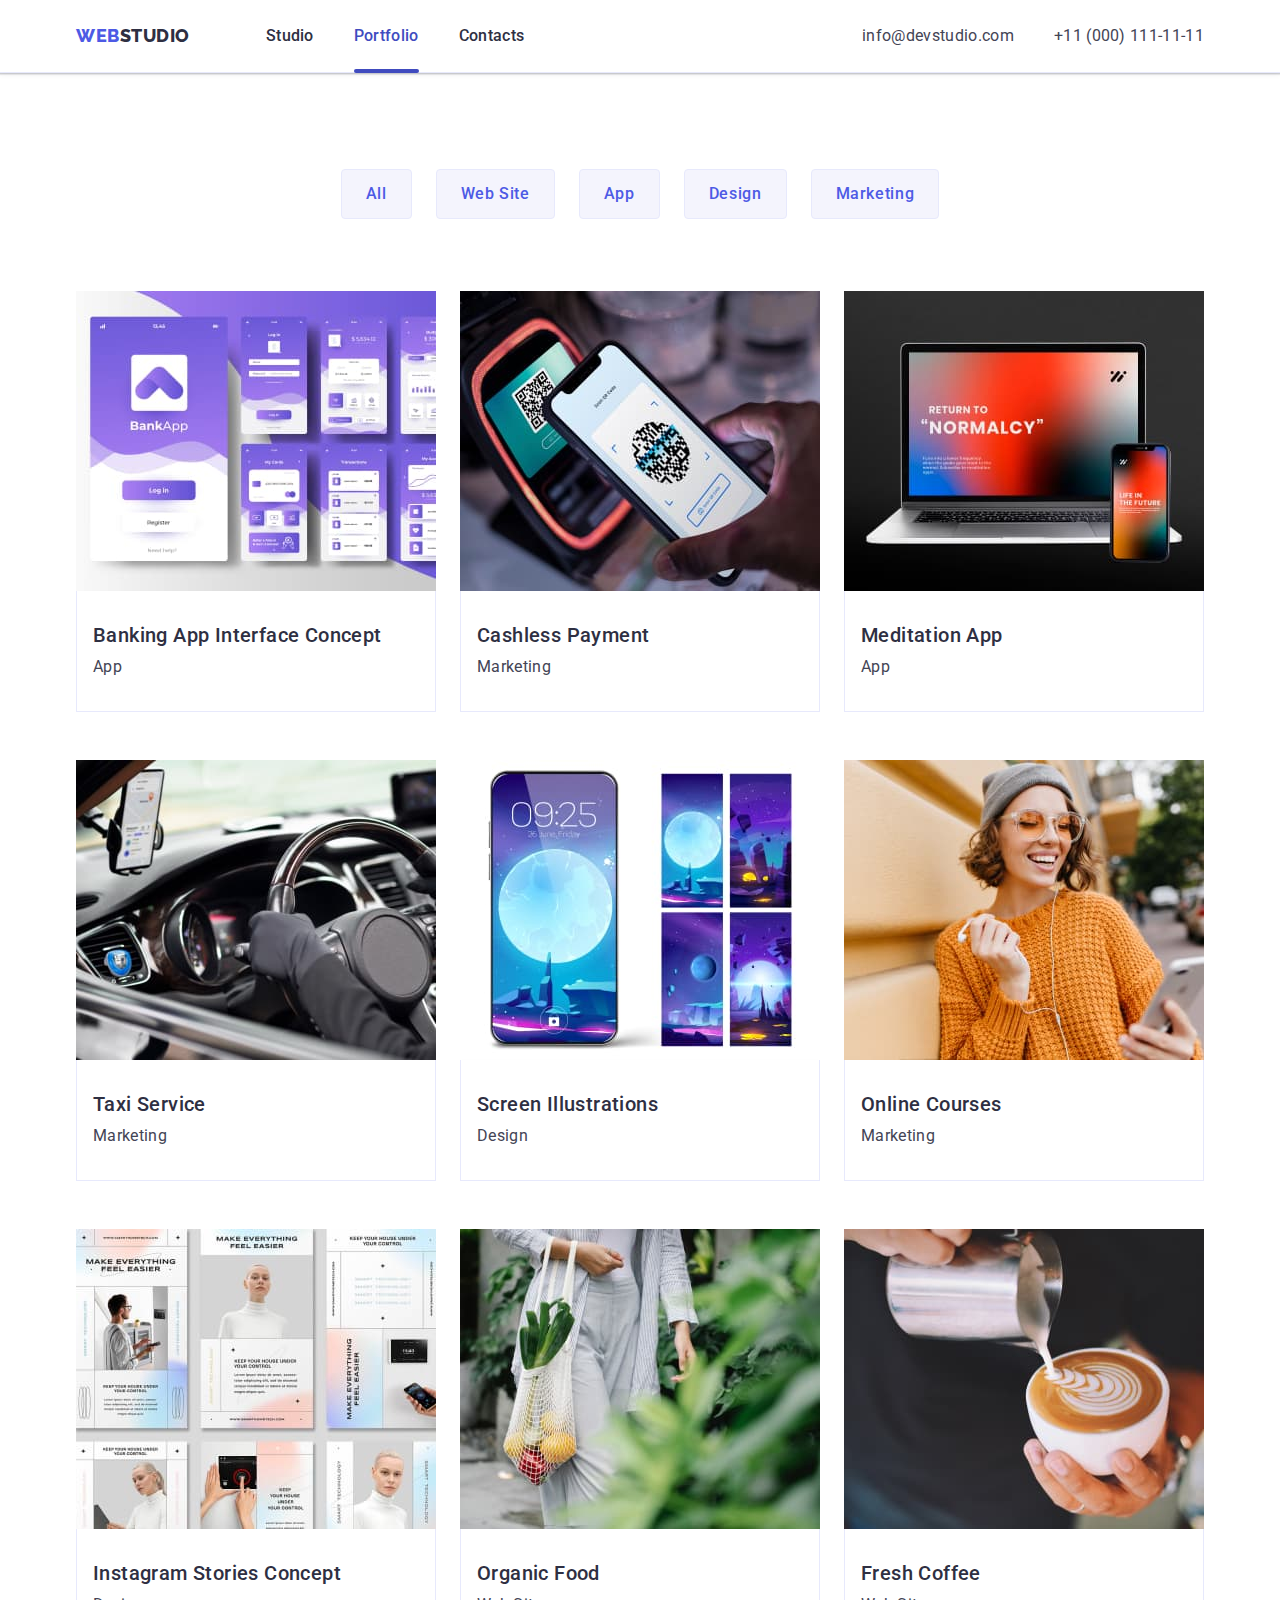
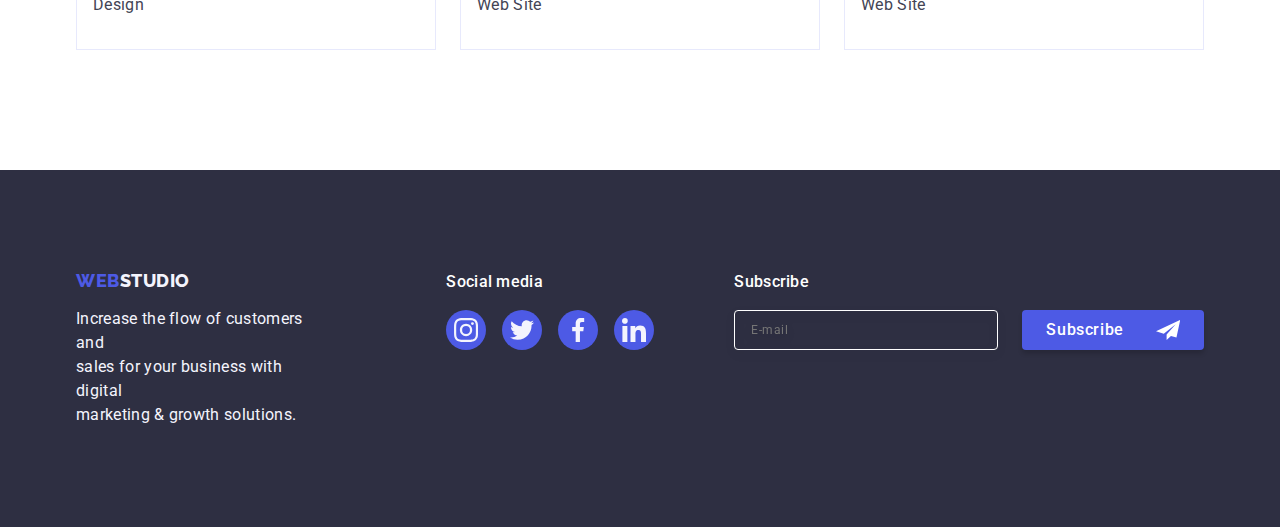
==== commit 37216f8d: "2" ====
--- a/portfolio.html
+++ b/portfolio.html
@@ -206,20 +206,19 @@
                     </li>
                 </ul>
             </div>
-                    <div class="footer-subscribe">
-                        <p class="footer-subskribe-desk">Subscribe</p>
-                        <form class="subscribe-form">
-                            <label class="subscribe-form-mail" for="subscribe-mail">
-                                <input class="subscribe-mail" type="email" name="subscribe-mail" placeholder="E-mail" required>
-                                <button class="subscribe-btn" type="submit">Subscribe <svg class="subscribe-btn-icon" width="24"
-                                        height="24">
-                                        <use href="./images/icons.svg#icon-telegramm"></use>
-                                        </svg></button>
-                            </label>
-                    
-                            
-                        </form>
-                    </div>
+            <div class="footer-subscribe">
+                <p class="footer-subskribe-desk">Subscribe</p>
+                <form class="subscribe-form">
+                    <label class="subscribe-form-mail">
+                        <input class="subscribe-mail" type="email" name="subscribe-mail" placeholder="E-mail" required>
+            
+                    </label>
+                    <button class="subscribe-btn" type="submit">Subscribe <svg class="subscribe-btn-icon" width="24" height="24">
+                            <use href="./images/icons.svg#icon-telegramm"></use>
+                        </svg>
+                    </button>
+                </form>
+            </div>
         </div>
     
     </footer>
--- a/css/styles.css
+++ b/css/styles.css
@@ -483,10 +483,8 @@
     margin-bottom: 16px;
 }
 .subscribe-form {
+  display: flex;
   gap 24px;
-}
-.subscribe-form-mail {
-  display: flex;
 }
 .subscribe-mail {
   width: 264px;
@@ -510,7 +508,8 @@
     justify-content: center;
     align-items: center;
     gap: 16px;
-  min-width: 169px;
+  min-width: 165px;
+  height: 40px;
     padding: 8px 24px;
     border-radius: 4px;
     font-family: var(--main-font-family);
@@ -531,6 +530,7 @@
 }
 .subscribe-btn-icon {
   display: block;
+  margin-left: 16px;
 }
 
 /* Portfolio */
